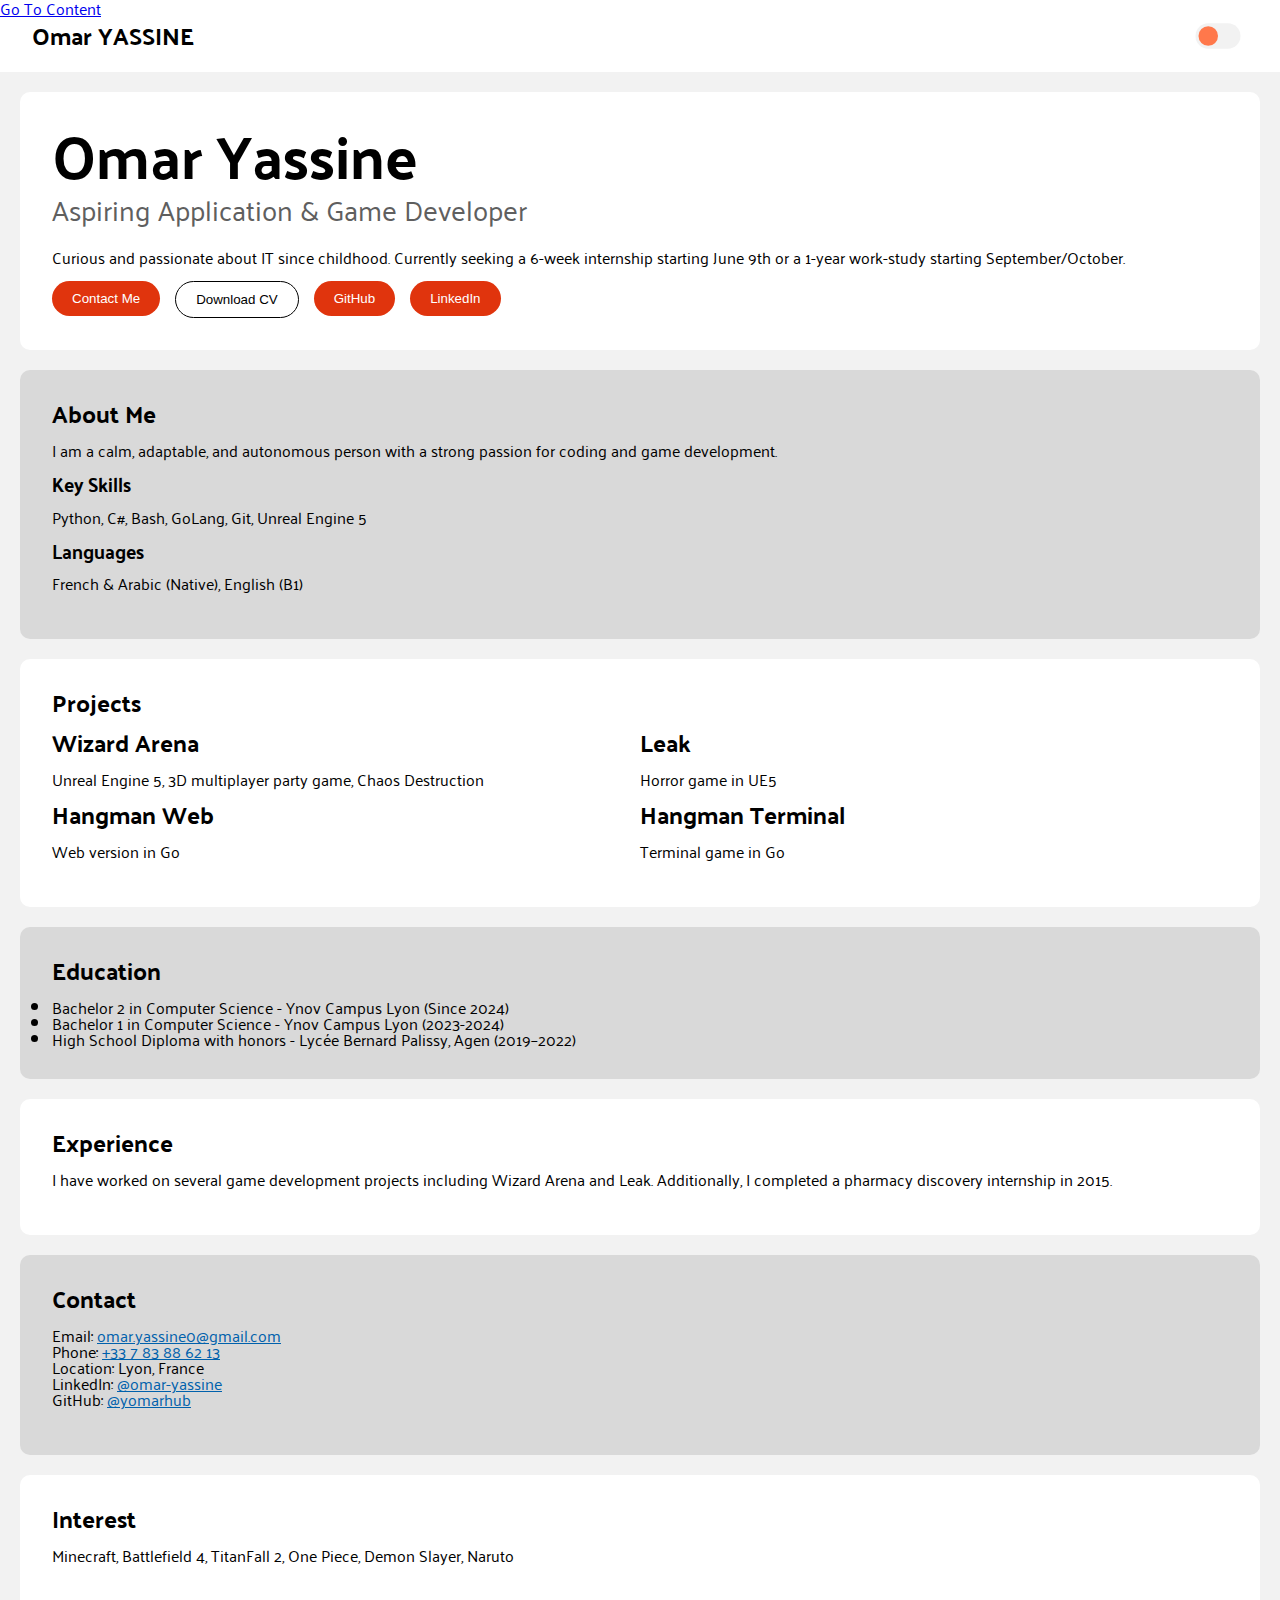
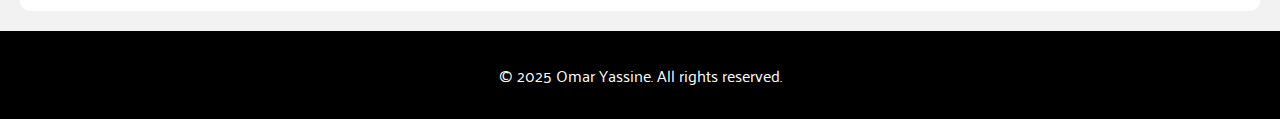
==== index.html @ a7fbe7fb "first commit" ====
<!DOCTYPE html>
<html lang="en">
    <head>
        <meta charset="UTF-8">
        <title>Portfolio Omar YASSINE</title>
        <!-- Icon -->
        <link rel="icon" href="gamepad.svg" type="image/svg+xml">

        <!-- Styles -->
        <link rel="stylesheet" href="styles/style.css">
        <link rel="stylesheet" href="styles/common.css">
        <link rel="stylesheet" href="styles/switch.css">
        <link rel="stylesheet" href="styles/palaquin.css">

        <!-- Fonts -->
        <!-- Palanquin -->
        <link rel="preconnect" href="https://fonts.googleapis.com">
        <link rel="preconnect" href="https://fonts.gstatic.com" crossorigin>
        <link
            href="https://fonts.googleapis.com/css2?family=Palanquin:wght@100;200;300;400;500;600;700&display=swap"
            rel="stylesheet">
    </head>
    <body>
        <div class="gotocontent" tabindex="0"><a href="#main">Go To Content</a></div>
        <nav>
            <a href="/" class="name">Omar YASSINE</a>
            <!-- Rounded switch -->
            <label class="switch">
                Toggle Dark Mode
                <input type="checkbox">
                <span class="slider round"></span>
            </label>
        </nav>
        <main id="main">
            <section>
                <h1 class="name">Omar Yassine</h1>
                <h2 id="post">Aspiring Application & Game
                    Developer</h2>
                <p>Curious and passionate about IT since childhood. Currently
                    seeking a 6-week internship starting June 9th or a 1-year
                    work-study starting September/October.</p>
                <div class="buttons">
                    <a href="contact.html">
                        <button type="button">Contact Me</button>
                    </a>
                    <a href="cv_omar_yassine.pdf">
                        <button type="button" id="dllCV">Download CV</button>
                    </a>
                    <a href="https://github.com/yomarhub">
                        <button type="button">GitHub</button>
                    </a>
                    <a href="https://www.linkedin.com/in/omar-yassine/">
                        <button type="button">LinkedIn</button>
                    </a>
                </div>
            </section>
            <section>
                <h2>About Me</h2>
                <p>I am a calm, adaptable, and autonomous person with a strong
                    passion for coding and game development.</p>
                <h3>Key Skills</h3>
                <p>Python, C#, Bash, GoLang, Git, Unreal Engine 5</p>
                <h3>Languages</h3>
                <p>French & Arabic (Native), English (B1)</p>
            </section>
            <section>
                <h2 class="margin">Projects</h2>
                <div class="projects">
                    <article class="project">
                        <h2>Wizard Arena</h2>
                        <p>Unreal Engine 5, 3D multiplayer party game, Chaos
                            Destruction</p>
                    </article>
                    <article class="project">
                        <h2>Leak</h2>
                        <p>Horror game in UE5</p>
                    </article>
                    <article class="project">
                        <h2>Hangman Web</h2>
                        <p>Web version in Go</p>
                    </article>
                    <article class="project">
                        <h2>Hangman Terminal</h2>
                        <p>Terminal game in Go</p>
                    </article>
                </div>
            </section>
            <section>
                <h2 class="margin">Education</h2>
                <ul>
                    <li>Bachelor 2 in Computer Science - Ynov Campus Lyon (Since
                        2024)</li>
                    <li>Bachelor 1 in Computer Science - Ynov Campus Lyon
                        (2023-2024)</li>
                    <li>High School Diploma with honors - Lycée Bernard Palissy,
                        Agen (2019–2022)</li>
                </ul>
            </section>
            <section>
                <h2>Experience</h2>
                <p>I have worked on several game development projects including
                    Wizard Arena and Leak. Additionally, I completed a pharmacy
                    discovery internship in 2015.</p>
            </section>
            <section>
                <h2>Contact</h2>
                <p>
                    Email: <a
                        href="mailto:omar.yassine0@gmail.com">omar.yassine0@gmail.com</a>
                    <br>
                    Phone: <a href="tel:+33783886213">+33 7 83 88 62 13</a>
                    <br>
                    Location: Lyon, France
                    <br>
                    LinkedIn: <a
                        href="https://www.linkedin.com/in/omar-yassine/">@omar-yassine</a>
                    <br>
                    GitHub: <a href="https://github.com/yomarhub">@yomarhub</a>
                </p>
            </section>
            <section>
                <h2>Interest</h2>
                <p>Minecraft, Battlefield 4, TitanFall 2, One Piece, Demon
                    Slayer, Naruto</p>
            </section>
        </main>
        <footer>© 2025 Omar Yassine. All rights reserved.</footer>
    </body>
</html>
---- styles/style.css ----
*:not(p) {
    padding: 0;
    margin: 0;
}

body {
    font-family: "Palanquin", sans-serif;
    font-weight: 400;
    font-style: normal;
    line-height: 1;
}

main {
    display: flex;
    flex-direction: column;
    padding: 20px;
    gap: 20px;
    background-color: #f2f2f2;
}

section:first-child .name {
    font-size: 60px;
    font-weight: bold;
}

section:nth-child(odd) {
    background-color: white;
}

section:nth-child(even) a:not(:visited) {
    color: #0061AC;
}

#post {
    font-weight: normal;
    font-size: 28px;
    line-height: normal;
    color: #5F5F5F;
}

section {
    display: inline;
    padding: 32px;
    border: solid 0 black;
    border-radius: 10px;
    background: #d9d9d9;
}

.buttons {
    display: flex;
    gap: 15px;
    padding: 0;
}

button {
    font-weight: 500;

    color: white;
    background: #E0340D;
    padding: 10px 20px;
    border: none;
    border-radius: 25px;
}

#dllCV {
    background: none;
    border: solid thin black;
    color: black;
}

h2.margin {
    margin-bottom: 16px;
}

.projects {
    display: flex;
    flex-wrap: wrap;

    .project {
        width: 50%;
    }
}


footer {
    width: 100%;
    height: 88px;
    margin: 0;
    text-align: center;
    align-content: center;
    color: white;
    background: black;
}
---- styles/common.css ----
* {
    cursor: default;
}

a,
button {
    cursor: pointer;
}

nav {
    display: flex;
    align-items: center;
    justify-content: space-between;
    height: 72px;
    margin: 0 32px;
}

nav>.name {
    font-family: "Palanquin", sans-serif;
    font-weight: bold;
    font-style: normal;
    line-height: 1;

    font-size: 24px;
    color: black;
    text-decoration: none;
    /* padding-left: 28px; */
    /* border: solid black; */
}

.gotocontent {
    position: absolute;
    height: 0;
}
---- styles/switch.css ----
/* The switch - the box around the slider */
.switch {
    position: relative;
    display: inline-block;
    width: 60px;
    height: 34px;
    scale: .75;
    font-size: 0;
}

/* Hide default HTML checkbox */
.switch input {
    opacity: 0;
    width: 0;
    height: 0;
}

/* The slider */
.slider {
    position: absolute;
    cursor: pointer;
    top: 0;
    left: 0;
    right: 0;
    bottom: 0;
    background-color: #f2f2f2;
    -webkit-transition: .4s;
    transition: .4s;
}

.slider:before {
    position: absolute;
    content: "";
    height: 26px;
    width: 26px;
    left: 4px;
    bottom: 4px;
    background-color: #FF784B;
    -webkit-transition: .4s;
    transition: .4s;
}

input:checked+.slider {
    background-color: #333;
}

input:focus+.slider {
    box-shadow: 0 0 1px #2196F3;
}

input:checked+.slider:before {
    -webkit-transform: translateX(26px);
    -ms-transform: translateX(26px);
    transform: translateX(26px);
}

/* Rounded sliders */
.slider.round {
    border-radius: 34px;
}

.slider.round:before {
    border-radius: 50%;
}
---- styles/palaquin.css ----
.palanquin-thin {
    font-family: "Palanquin", sans-serif;
    font-weight: 100;
    font-style: normal;
}

.palanquin-extralight {
    font-family: "Palanquin", sans-serif;
    font-weight: 200;
    font-style: normal;
}

.palanquin-light {
    font-family: "Palanquin", sans-serif;
    font-weight: 300;
    font-style: normal;
}

.palanquin-regular {
    font-family: "Palanquin", sans-serif;
    font-weight: 400;
    font-style: normal;
}

.palanquin-medium {
    font-family: "Palanquin", sans-serif;
    font-weight: 500;
    font-style: normal;
}

.palanquin-semibold {
    font-family: "Palanquin", sans-serif;
    font-weight: 600;
    font-style: normal;
}

.palanquin-bold {
    font-family: "Palanquin", sans-serif;
    font-weight: 700;
    font-style: normal;
}
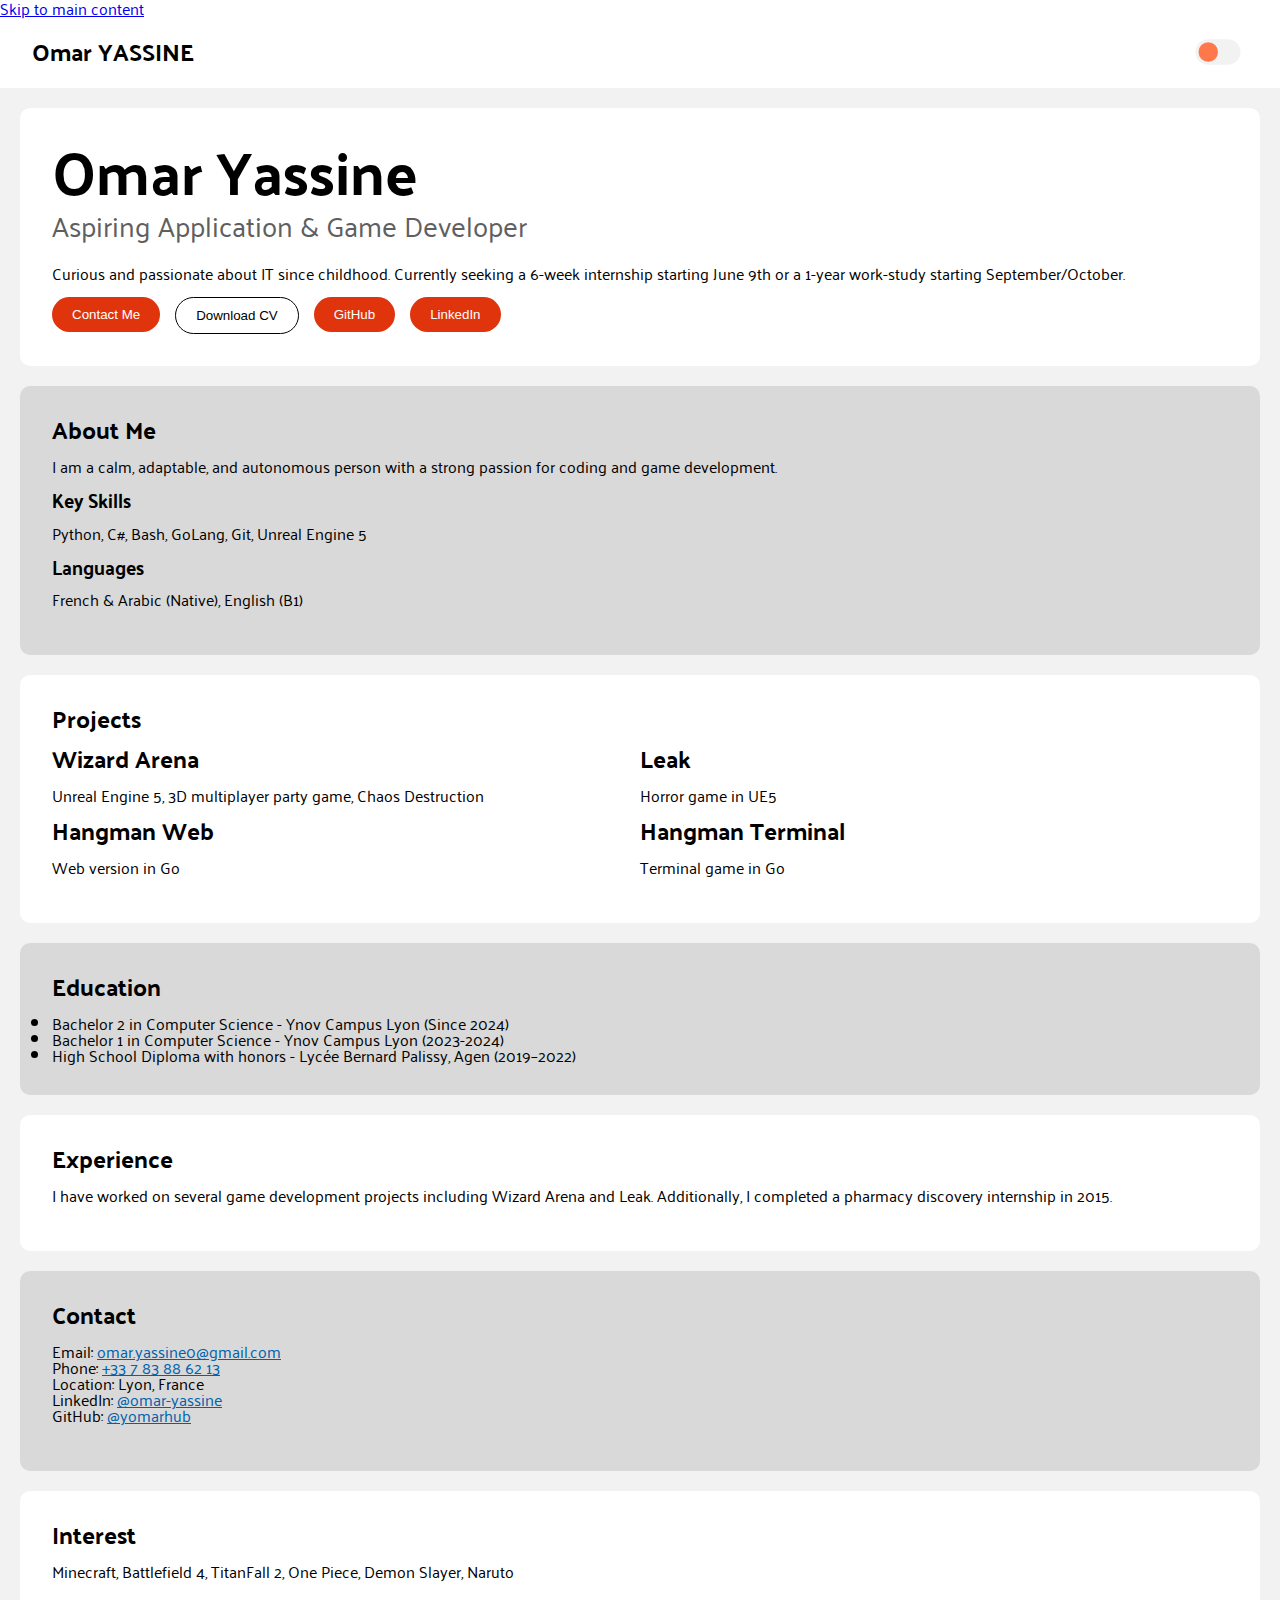
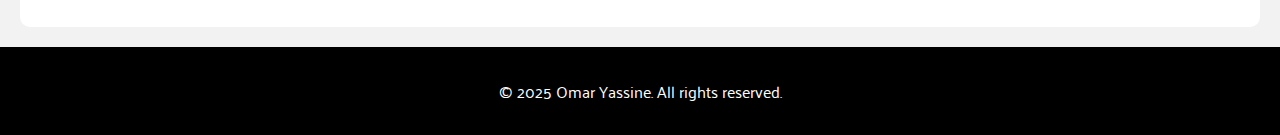
==== commit e9f796a9: "darkmode logic" ====
--- a/index.html
+++ b/index.html
@@ -7,21 +7,19 @@
         <link rel="icon" href="gamepad.svg" type="image/svg+xml">
 
         <!-- Styles -->
-        <link rel="stylesheet" href="styles/style.css">
-        <link rel="stylesheet" href="styles/common.css">
-        <link rel="stylesheet" href="styles/switch.css">
-        <link rel="stylesheet" href="styles/palaquin.css">
+        <link rel="stylesheet" href="styles/index.css">
 
         <!-- Fonts -->
         <!-- Palanquin -->
         <link rel="preconnect" href="https://fonts.googleapis.com">
         <link rel="preconnect" href="https://fonts.gstatic.com" crossorigin>
-        <link
-            href="https://fonts.googleapis.com/css2?family=Palanquin:wght@100;200;300;400;500;600;700&display=swap"
-            rel="stylesheet">
+        <link href="https://fonts.googleapis.com/css2?family=Palanquin:wght@100;200;300;400;500;600;700&display=swap" rel="stylesheet">
+
+        <!-- Scripts -->
+        <script type="text/javascript" src="darkmode.js" defer></script>
     </head>
     <body>
-        <div class="gotocontent" tabindex="0"><a href="#main">Go To Content</a></div>
+        <a href="#main" class="skip-link" tabindex="0">Skip to main content</a>
         <nav>
             <a href="/" class="name">Omar YASSINE</a>
             <!-- Rounded switch -->
@@ -40,17 +38,17 @@
                     seeking a 6-week internship starting June 9th or a 1-year
                     work-study starting September/October.</p>
                 <div class="buttons">
-                    <a href="contact.html">
-                        <button type="button">Contact Me</button>
+                    <a tabindex="-1" href="contact.html">
+                        <button>Contact Me</button>
                     </a>
-                    <a href="cv_omar_yassine.pdf">
-                        <button type="button" id="dllCV">Download CV</button>
+                    <a tabindex="-1" href="cv_omar_yassine.pdf">
+                        <button id="dllCV">Download CV</button>
                     </a>
-                    <a href="https://github.com/yomarhub">
-                        <button type="button">GitHub</button>
+                    <a tabindex="-1" href="https://github.com/yomarhub">
+                        <button>GitHub</button>
                     </a>
-                    <a href="https://www.linkedin.com/in/omar-yassine/">
-                        <button type="button">LinkedIn</button>
+                    <a tabindex="-1" href="https://www.linkedin.com/in/omar-yassine/">
+                        <button>LinkedIn</button>
                     </a>
                 </div>
             </section>
--- a/styles/index.css
+++ b/styles/index.css
@@ -0,0 +1,4 @@
+@import url(style0.css);
+@import url(switch.css);
+@import url(palaquin.css);
+@import url(common.css);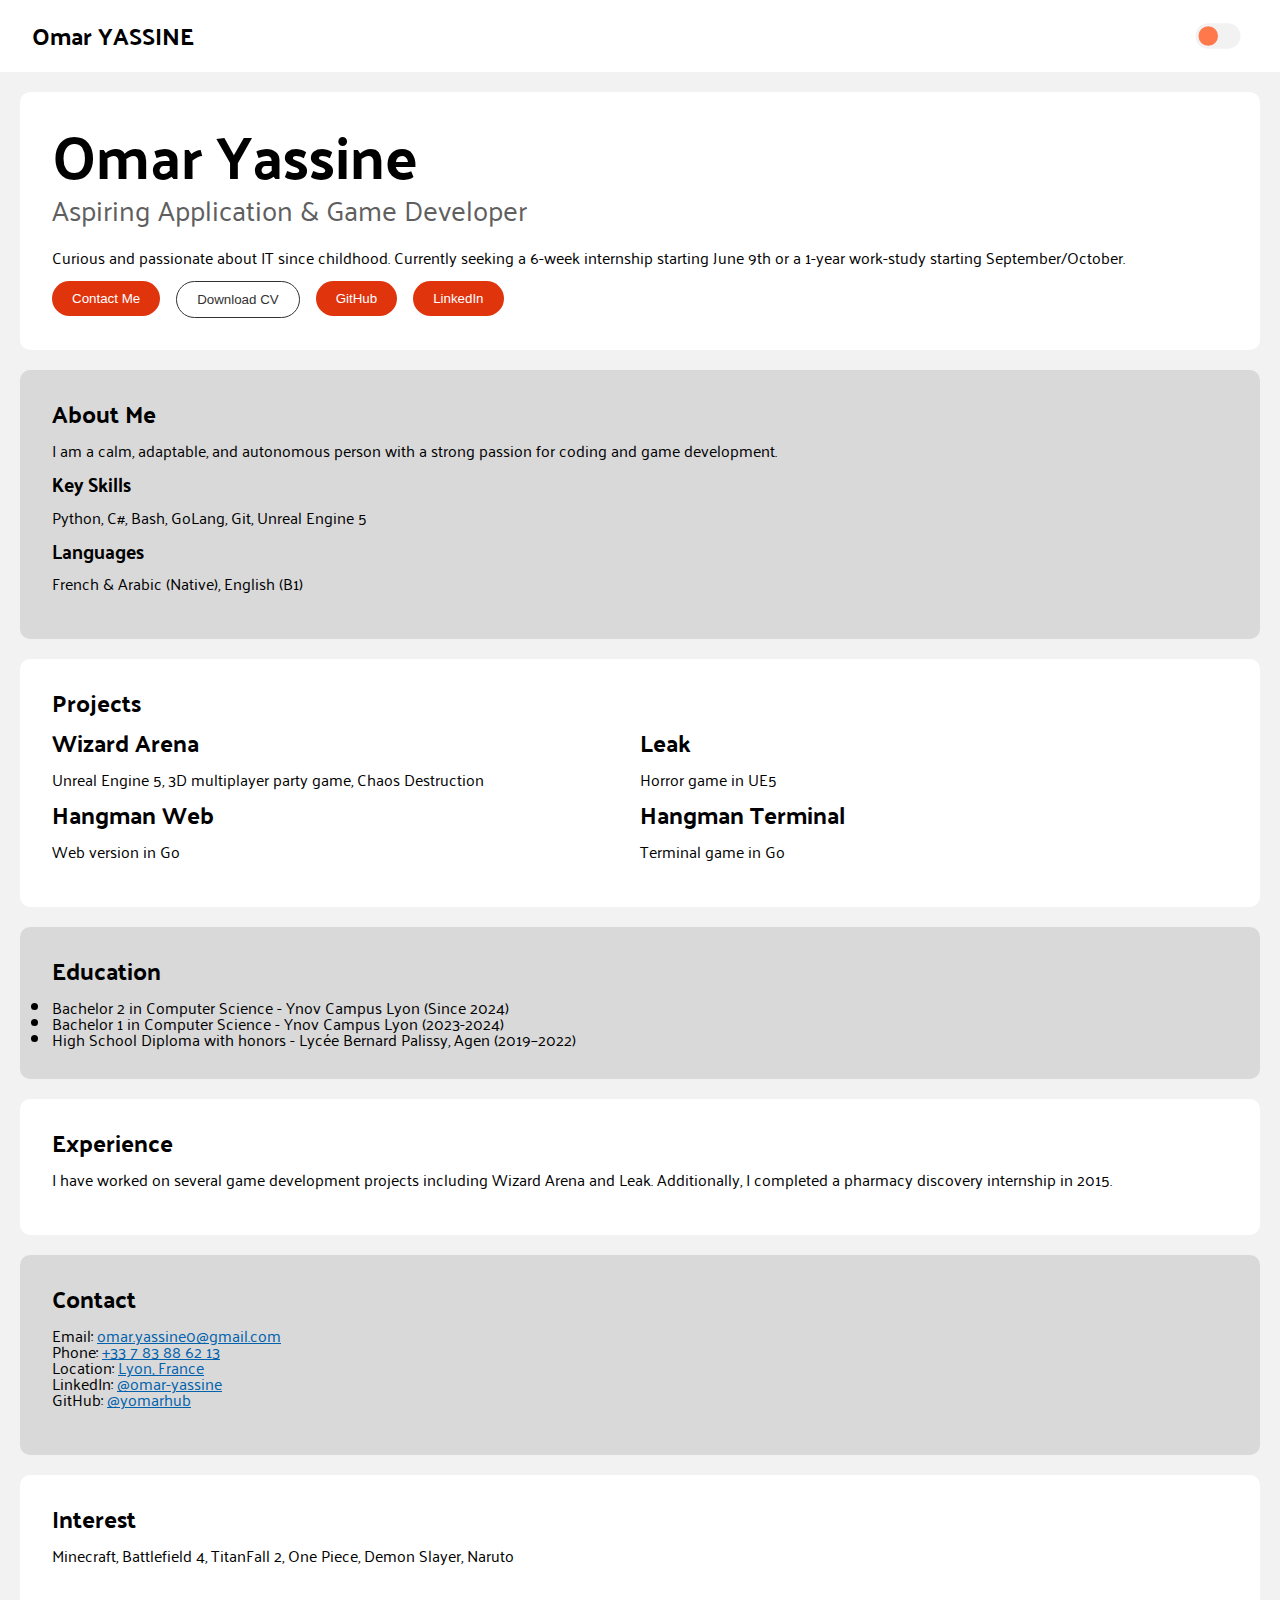
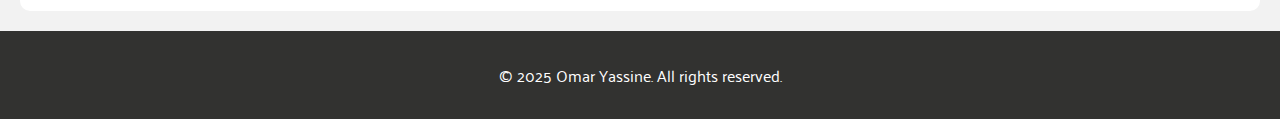
==== commit 75f36246: "Last Update" ====
--- a/index.html
+++ b/index.html
@@ -7,7 +7,7 @@
         <link rel="icon" href="gamepad.svg" type="image/svg+xml">
 
         <!-- Styles -->
-        <link rel="stylesheet" href="styles/index.css">
+        <link rel="stylesheet" href="styles/style.css">
 
         <!-- Fonts -->
         <!-- Palanquin -->
@@ -108,7 +108,7 @@
                     <br>
                     Phone: <a href="tel:+33783886213">+33 7 83 88 62 13</a>
                     <br>
-                    Location: Lyon, France
+                    Location: <a href="https://www.google.com/maps/place/Lyon">Lyon, France</a>
                     <br>
                     LinkedIn: <a
                         href="https://www.linkedin.com/in/omar-yassine/">@omar-yassine</a>
--- a/styles/style.css
+++ b/styles/style.css
@@ -0,0 +1,5 @@
+@import url(main.css);
+@import url(switch.css);
+@import url(nav.css);
+@import url(common.css);
+@import url(variables.css);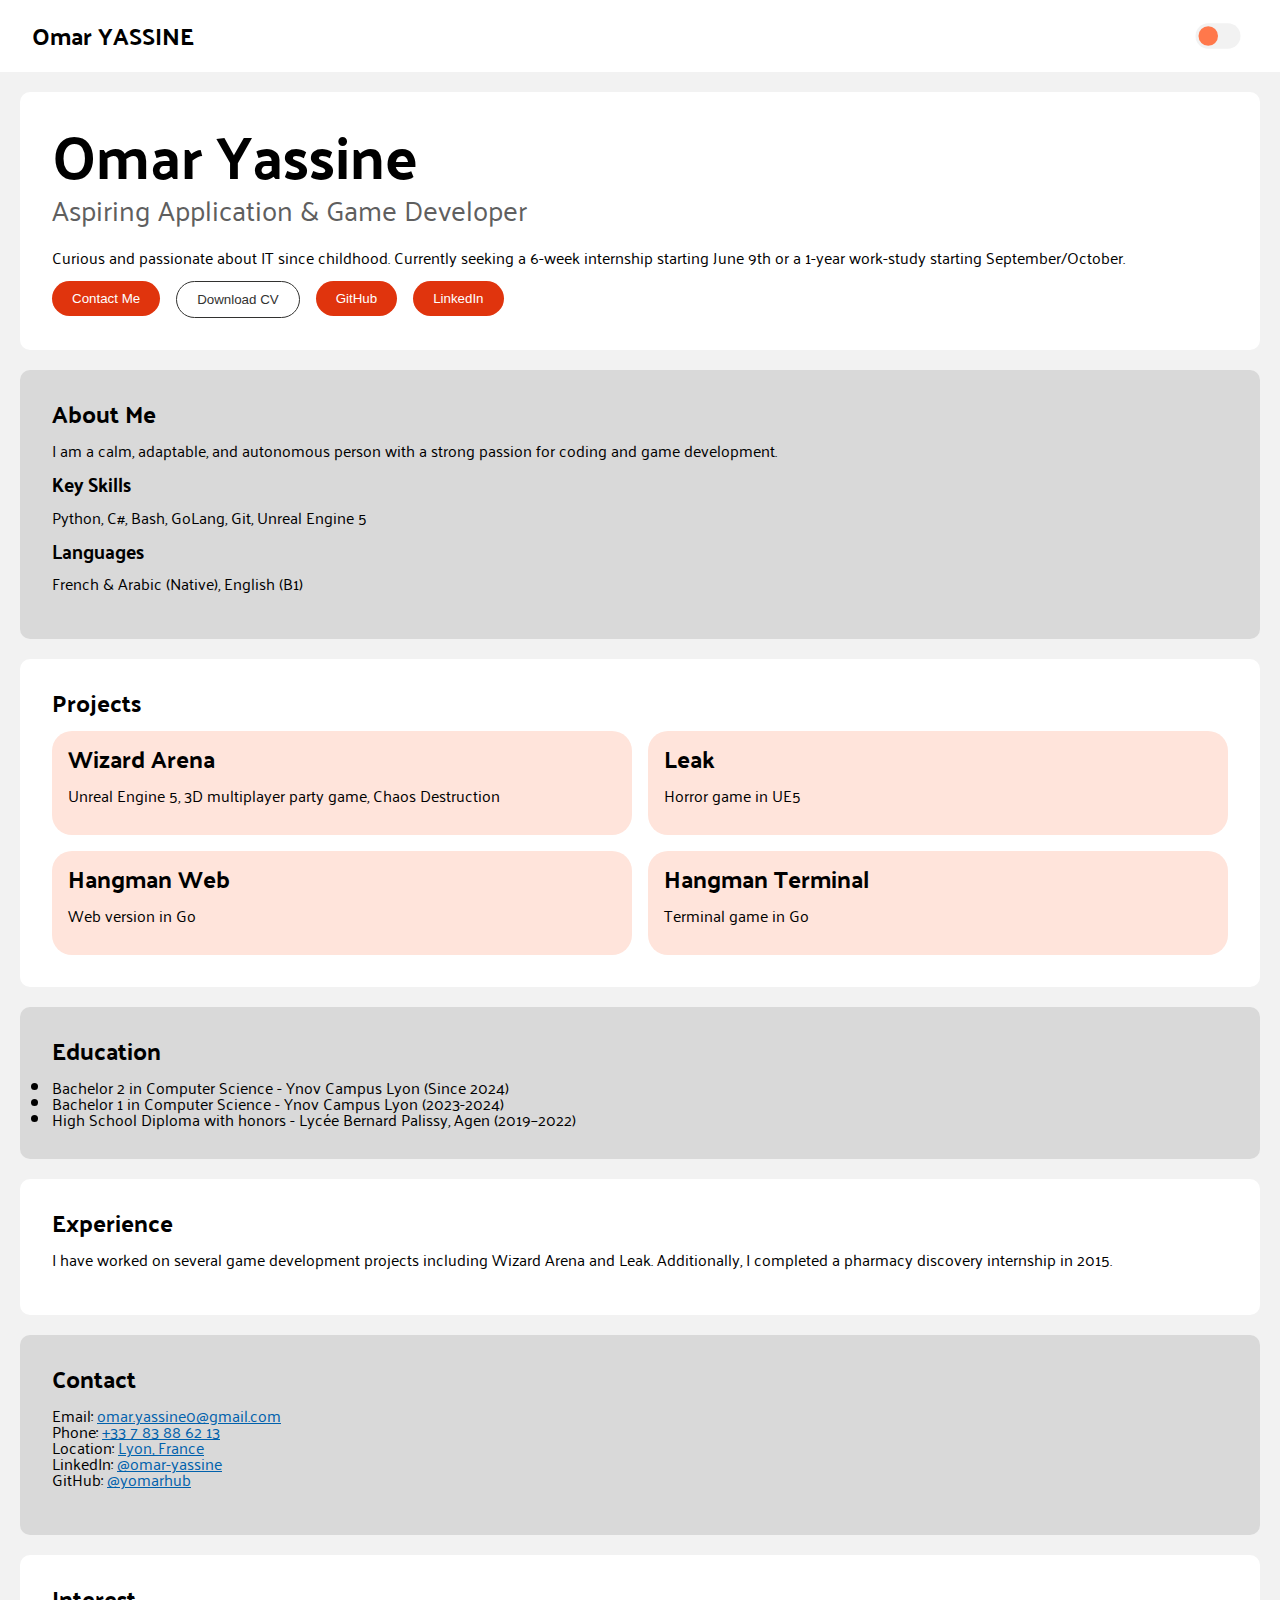
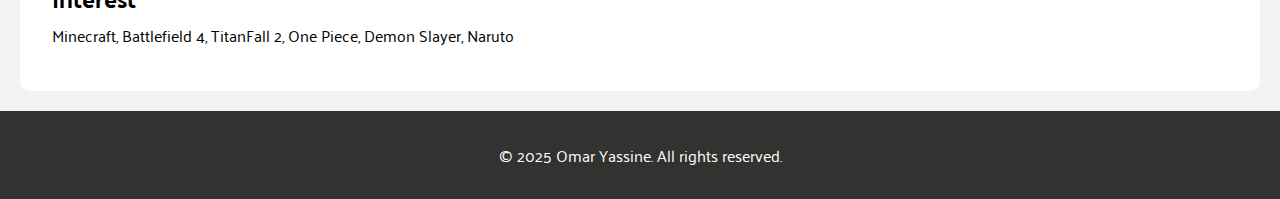
==== commit 001d5397: "Complete Contact Page" ====
--- a/index.html
+++ b/index.html
@@ -23,7 +23,7 @@
         <nav>
             <a href="/" class="name">Omar YASSINE</a>
             <!-- Rounded switch -->
-            <label class="switch">
+            <label class="switch prevent-select">
                 Toggle Dark Mode
                 <input type="checkbox">
                 <span class="slider round"></span>
